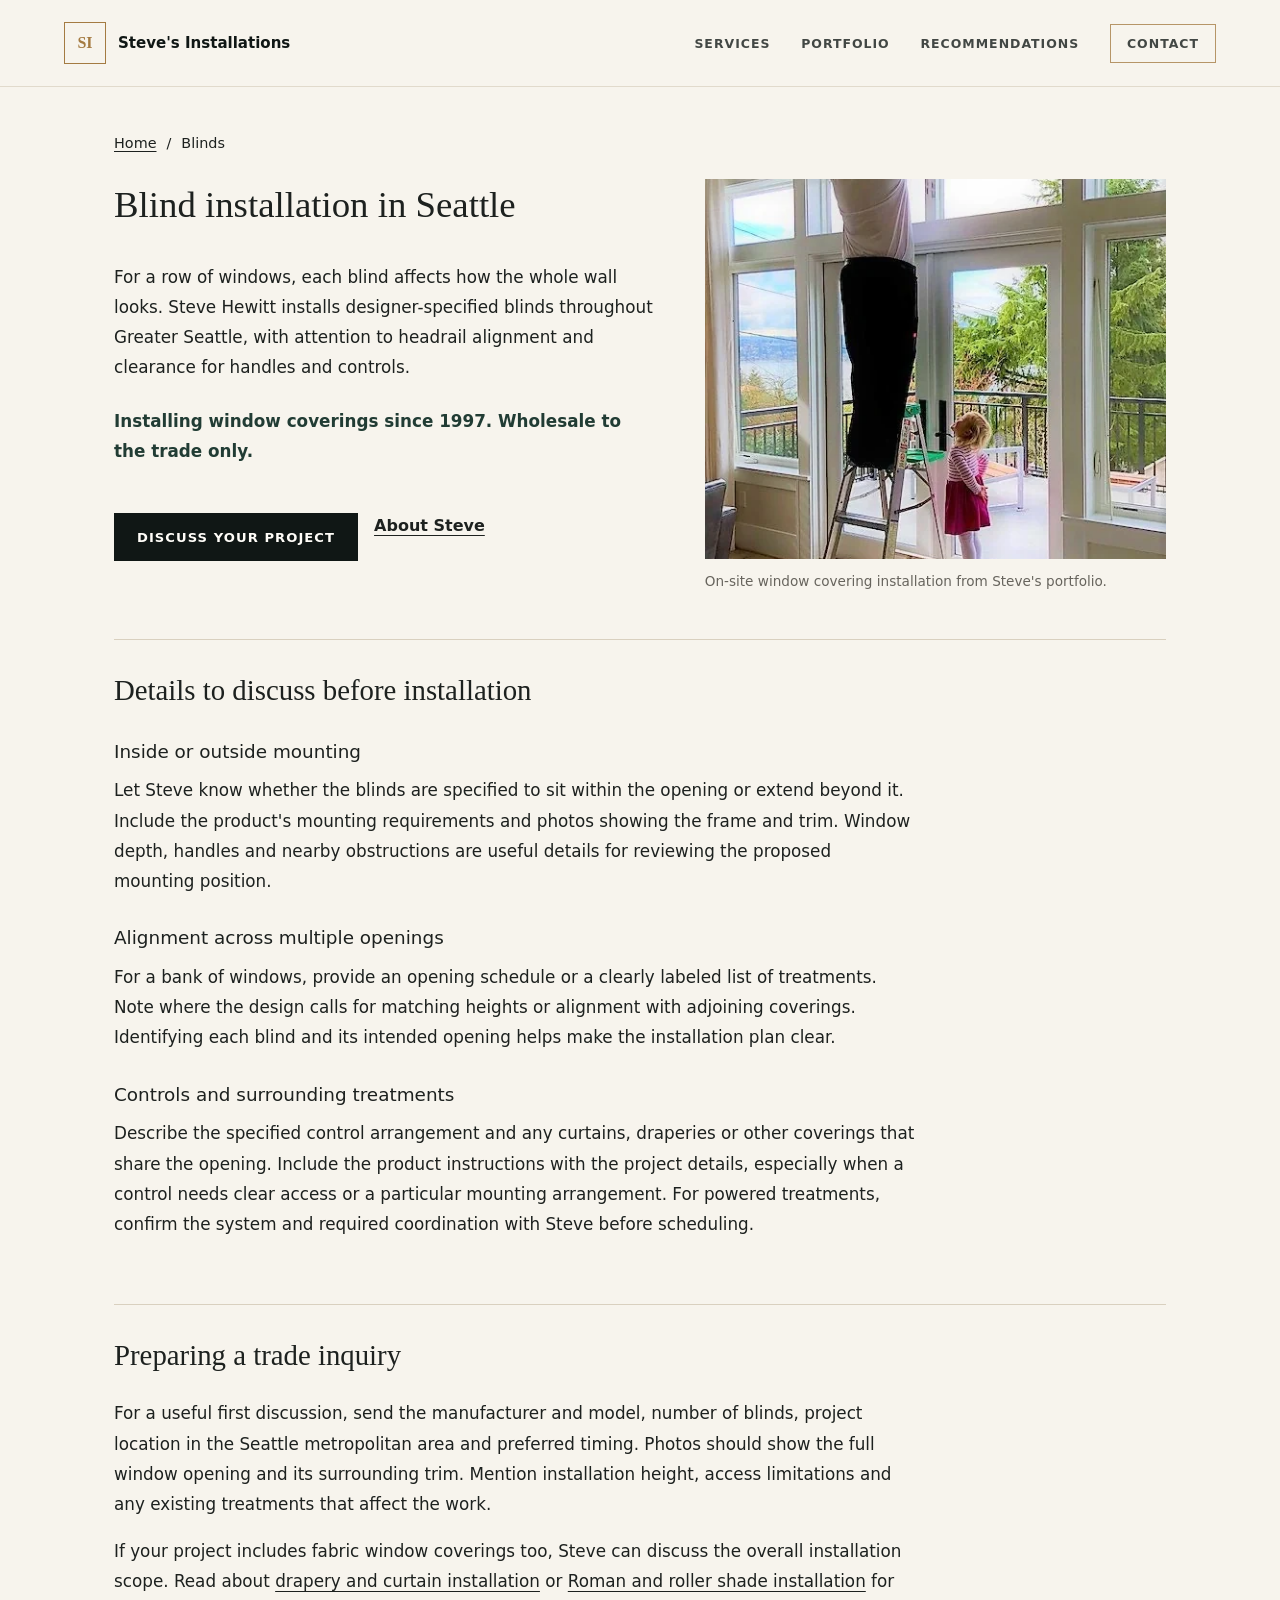
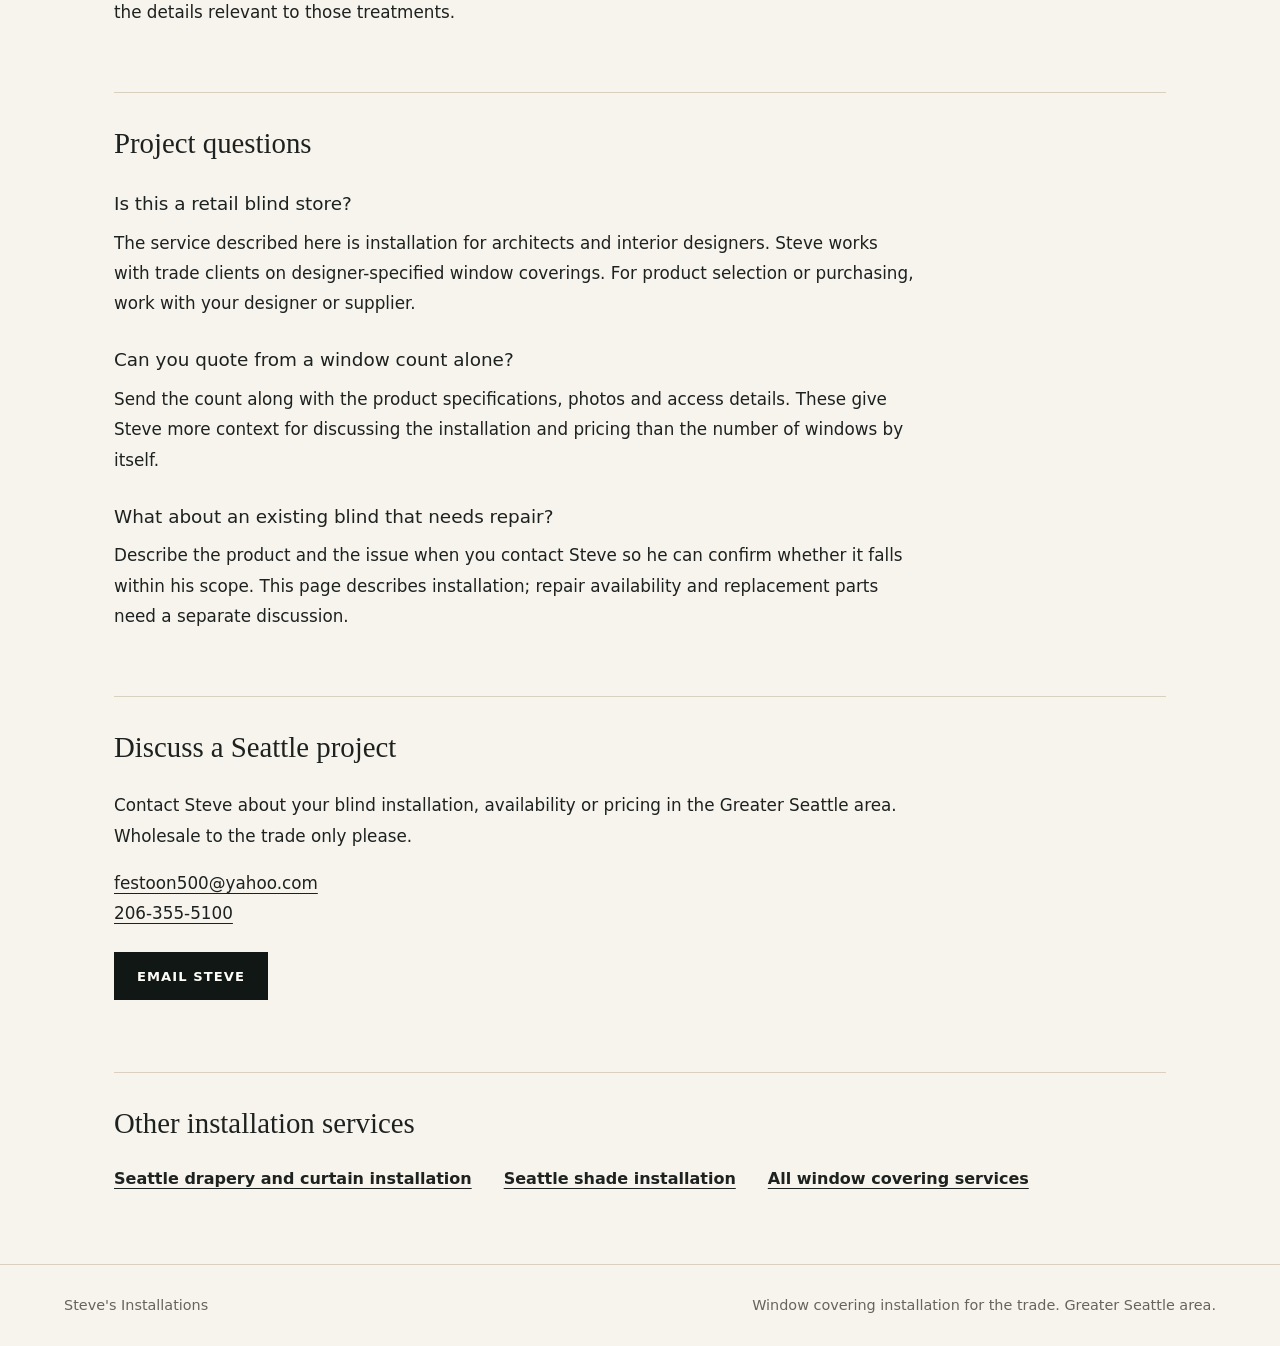
==== seattle-blind-installation.html @ 84fe5062 "Add Seattle installation service pages and SEO metadata" ====
<!doctype html>
<html lang="en">
<head>
  <meta charset="utf-8">
  <meta name="viewport" content="width=device-width, initial-scale=1">
  <title>Seattle Blind Installation for the Trade | Steve's Installations</title>
  <meta name="description" content="Blind installation for architects and interior designers in the Greater Seattle area. Discuss mounting, window clearances, project specifications and scheduling.">
  <meta name="robots" content="index, follow, noimageindex">
  <link rel="canonical" href="https://pnwdrapes.com/seattle-blind-installation.html">
  <script type="application/ld+json">
  {"@context":"https://schema.org","@type":"Service","name":"Blind installation in Seattle","serviceType":"Blind installation","url":"https://pnwdrapes.com/seattle-blind-installation.html","areaServed":{"@type":"Place","name":"Greater Seattle metropolitan area"},"audience":{"@type":"Audience","audienceType":"Architects and interior designers"},"provider":{"@type":"Organization","@id":"https://pnwdrapes.com/#business","name":"Steve's Installations","url":"https://pnwdrapes.com/"}}
  </script>
  <link rel="stylesheet" href="styles.css?v=20261020-letters">
  <link rel="stylesheet" href="services.css?v=20261020-review">
</head>
<body>
  <header class="site-header" aria-label="Primary navigation">
    <a class="brand" href="/" aria-label="Steve's Installations home"><span class="brand-mark">SI</span><span>Steve's Installations</span></a>
    <button class="menu-toggle" type="button" aria-label="Toggle navigation" aria-expanded="false" aria-controls="site-nav"><span></span><span></span></button>
    <nav id="site-nav" class="site-nav"><a href="/#installation-services">Services</a><a href="/#portfolio">Portfolio</a><a href="/#recommendations">Recommendations</a><a class="nav-contact" href="#contact">Contact</a></nav>
  </header>
  <main class="service-page">
    <nav class="breadcrumbs" aria-label="Breadcrumb"><a href="/">Home</a><span aria-hidden="true">/</span><span>Blinds</span></nav>
    <h1>Blind installation in Seattle</h1>
    <p>For a row of windows, each blind affects how the whole wall looks. Steve Hewitt installs designer-specified blinds throughout Greater Seattle, with attention to headrail alignment and clearance for handles and controls.</p>
    <p class="trade-line">Installing window coverings since 1997. Wholesale to the trade only.</p>
    <div class="service-actions"><a class="button primary" href="#contact">Discuss your project</a><a class="text-link" href="/#bio-heading">About Steve</a></div>
    <figure class="service-photo"><img src="assets/onsite-installation.webp" width="480" height="640" alt="Installer on a ladder aligning window treatment hardware above tall windows" decoding="async"><figcaption>On-site window covering installation from Steve's portfolio.</figcaption></figure>
    <section aria-labelledby="planning"><h2 id="planning">Details to discuss before installation</h2>
      <h3>Inside or outside mounting</h3><p>Let Steve know whether the blinds are specified to sit within the opening or extend beyond it. Include the product's mounting requirements and photos showing the frame and trim. Window depth, handles and nearby obstructions are useful details for reviewing the proposed mounting position.</p>
      <h3>Alignment across multiple openings</h3><p>For a bank of windows, provide an opening schedule or a clearly labeled list of treatments. Note where the design calls for matching heights or alignment with adjoining coverings. Identifying each blind and its intended opening helps make the installation plan clear.</p>
      <h3>Controls and surrounding treatments</h3><p>Describe the specified control arrangement and any curtains, draperies or other coverings that share the opening. Include the product instructions with the project details, especially when a control needs clear access or a particular mounting arrangement. For powered treatments, confirm the system and required coordination with Steve before scheduling.</p>
    </section>
    <section aria-labelledby="preparation"><h2 id="preparation">Preparing a trade inquiry</h2><p>For a useful first discussion, send the manufacturer and model, number of blinds, project location in the Seattle metropolitan area and preferred timing. Photos should show the full window opening and its surrounding trim. Mention installation height, access limitations and any existing treatments that affect the work.</p><p>If your project includes fabric window coverings too, Steve can discuss the overall installation scope. Read about <a href="seattle-drapery-curtain-installation.html">drapery and curtain installation</a> or <a href="seattle-shade-installation.html">Roman and roller shade installation</a> for the details relevant to those treatments.</p></section>
    <section aria-labelledby="questions"><h2 id="questions">Project questions</h2>
      <h3>Is this a retail blind store?</h3><p>The service described here is installation for architects and interior designers. Steve works with trade clients on designer-specified window coverings. For product selection or purchasing, work with your designer or supplier.</p>
      <h3>Can you quote from a window count alone?</h3><p>Send the count along with the product specifications, photos and access details. These give Steve more context for discussing the installation and pricing than the number of windows by itself.</p>
      <h3>What about an existing blind that needs repair?</h3><p>Describe the product and the issue when you contact Steve so he can confirm whether it falls within his scope. This page describes installation; repair availability and replacement parts need a separate discussion.</p>
    </section>
    <section id="contact" aria-labelledby="contact-title"><h2 id="contact-title">Discuss a Seattle project</h2><p>Contact Steve about your blind installation, availability or pricing in the Greater Seattle area. Wholesale to the trade only please.</p><p><a href="mailto:festoon500@yahoo.com">festoon500@yahoo.com</a><br><a href="tel:+12063555100">206-355-5100</a></p><div class="service-actions"><a class="button primary" href="mailto:festoon500@yahoo.com?subject=Seattle%20blind%20installation">Email Steve</a></div></section>
    <section aria-labelledby="related"><h2 id="related">Other installation services</h2><nav class="related-services" aria-label="Related services"><a class="text-link" href="seattle-drapery-curtain-installation.html">Seattle drapery and curtain installation</a><a class="text-link" href="seattle-shade-installation.html">Seattle shade installation</a><a class="text-link" href="/#installation-services">All window covering services</a></nav></section>
  </main>
  <footer class="site-footer"><p>Steve's Installations</p><p>Window covering installation for the trade. Greater Seattle area.</p></footer>
  <script src="script.js?v=20261011-privacy"></script>
</body>
</html>
---- styles.css ----
:root {
  --bg: #f7f4ed;
  --paper: #fffdf8;
  --ink: #1d211f;
  --muted: #67645d;
  --line: #d9d0bf;
  --brass: #a47b42;
  --evergreen: #213c34;
  --deep: #101715;
  --shadow: 0 28px 80px rgba(16, 23, 21, 0.16);
  --serif: Castellar, Georgia, "Times New Roman", serif;
  --sans: Inter, ui-sans-serif, system-ui, -apple-system, BlinkMacSystemFont, "Segoe UI", sans-serif;
}

* {
  box-sizing: border-box;
}

html {
  scroll-behavior: smooth;
  overflow-x: hidden;
}

body {
  margin: 0;
  background: var(--bg);
  color: var(--ink);
  font-family: var(--sans);
  letter-spacing: 0;
  overflow-x: hidden;
}

img {
  display: block;
  max-width: 100%;
}

a {
  color: inherit;
  text-decoration: none;
}

.site-header {
  position: fixed;
  inset: 0 0 auto;
  z-index: 20;
  display: flex;
  align-items: center;
  justify-content: space-between;
  gap: 24px;
  padding: 22px clamp(22px, 5vw, 72px);
  background: rgba(247, 244, 237, 0.86);
  border-bottom: 1px solid rgba(217, 208, 191, 0.72);
  backdrop-filter: blur(18px);
}

.brand {
  display: inline-flex;
  align-items: center;
  gap: 12px;
  font-size: 0.94rem;
  font-weight: 650;
  color: var(--deep);
}

.brand-mark {
  display: grid;
  width: 42px;
  height: 42px;
  place-items: center;
  border: 1px solid var(--brass);
  color: var(--brass);
  font-family: var(--serif);
  font-size: 1rem;
}

.site-nav {
  display: flex;
  align-items: center;
  gap: clamp(18px, 2.4vw, 34px);
  font-size: 0.78rem;
  font-weight: 700;
  color: var(--deep);
  text-transform: uppercase;
  letter-spacing: 0.08em;
}

.site-nav a {
  opacity: 0.78;
  transition: opacity 180ms ease, color 180ms ease;
}

.site-nav a:hover,
.site-nav a:focus-visible {
  color: var(--brass);
  opacity: 1;
}

.nav-contact {
  padding: 11px 16px;
  border: 1px solid var(--brass);
}

.menu-toggle {
  display: none;
  width: 42px;
  height: 42px;
  border: 1px solid var(--line);
  background: var(--paper);
}

.menu-toggle span {
  display: block;
  width: 18px;
  height: 1px;
  margin: 5px auto;
  background: var(--deep);
}

.hero {
  min-height: 88vh;
  display: grid;
  grid-template-columns: minmax(0, 0.86fr) minmax(420px, 1.14fr);
  gap: clamp(28px, 4.4vw, 64px);
  align-items: center;
  padding: 104px clamp(22px, 5vw, 72px) 54px;
}

.hero-copy {
  max-width: 610px;
  padding-top: 14px;
}

h1,
h2,
h3,
p {
  margin-top: 0;
}

h1,
h2 {
  font-family: var(--serif);
  font-weight: 400;
  line-height: 0.98;
}

h1 {
  margin-bottom: 20px;
  font-size: clamp(3rem, 4.85vw, 5.1rem);
  line-height: 1.01;
}

h2 {
  margin-bottom: 0;
  font-size: clamp(2.2rem, 4.25vw, 4.65rem);
}

h3 {
  margin-bottom: 10px;
  font-family: var(--serif);
  font-size: clamp(1.45rem, 2.3vw, 2.1rem);
  font-weight: 400;
}

.hero-copy p,
.intro-copy p,
.intro-media figcaption,
.trust-copy p,
.section-heading p,
.project p,
.service-area p,
.contact-card dd,
.site-footer {
  color: var(--muted);
  font-size: 1rem;
  line-height: 1.75;
}

.hero-copy p {
  max-width: 560px;
  margin-bottom: 28px;
  font-size: clamp(1.02rem, 1.45vw, 1.16rem);
}

.hero-actions {
  display: flex;
  flex-wrap: wrap;
  gap: 14px;
}

.button {
  display: inline-flex;
  min-height: 48px;
  align-items: center;
  justify-content: center;
  padding: 0 22px;
  border: 1px solid var(--deep);
  font-size: 0.82rem;
  font-weight: 800;
  text-transform: uppercase;
  letter-spacing: 0.08em;
  transition: transform 180ms ease, background 180ms ease, border-color 180ms ease;
}

.button:hover,
.button:focus-visible {
  transform: translateY(-2px);
}

.button.primary {
  background: var(--deep);
  color: var(--paper);
}

.button.secondary {
  color: var(--deep);
}

.button.wide {
  width: 100%;
}

.hero-media {
  position: relative;
  min-height: min(60vh, 620px);
  overflow: hidden;
  box-shadow: var(--shadow);
}

.hero-media::before {
  position: absolute;
  inset: 18px;
  z-index: 1;
  border: 1px solid rgba(255, 253, 248, 0.68);
  content: "";
  pointer-events: none;
}

.hero-media img {
  width: 100%;
  height: 100%;
  min-height: inherit;
  object-fit: cover;
  object-position: center;
}

.intro,
.bio-note,
.portfolio,
.trust,
.contact-section {
  padding: clamp(76px, 10vw, 136px) clamp(22px, 5vw, 72px);
}

.intro,
.bio-note,
.portfolio,
.trust,
.contact-section {
  scroll-margin-top: 88px;
}

.intro {
  display: grid;
  grid-template-columns: minmax(300px, 0.9fr) minmax(300px, 0.84fr) minmax(220px, 0.46fr);
  gap: clamp(30px, 5vw, 72px);
  padding-top: clamp(44px, 6vw, 86px);
  border-top: 1px solid var(--line);
  border-bottom: 1px solid var(--line);
}

.intro h2 {
  max-width: 8.4em;
  font-size: clamp(2.35rem, 3.6vw, 3.9rem);
  line-height: 1.08;
}

.intro-copy {
  max-width: 640px;
  padding-top: 12px;
}

.intro-copy p:first-child {
  color: var(--ink);
  font-size: clamp(1.2rem, 2vw, 1.72rem);
  line-height: 1.45;
}

.intro-media {
  align-self: start;
  margin: 0;
}

.intro-media img {
  width: 100%;
  aspect-ratio: 3 / 4;
  object-fit: cover;
  border: 1px solid var(--line);
  box-shadow: 16px 16px 0 rgba(164, 123, 66, 0.16);
}

.intro-media figcaption {
  margin-top: 14px;
  color: var(--deep);
  font-size: 0.84rem;
  font-weight: 750;
  letter-spacing: 0.08em;
  line-height: 1.5;
  text-transform: uppercase;
}

.bio-note {
  display: grid;
  grid-template-columns: minmax(0, 0.72fr) minmax(320px, 1fr);
  gap: clamp(36px, 7vw, 96px);
  background: var(--deep);
  color: var(--paper);
}

.bio-note h2 {
  max-width: 620px;
  font-size: clamp(2.3rem, 4vw, 4.45rem);
}

.bio-copy {
  max-width: 760px;
}

.bio-copy p {
  color: rgba(255, 253, 248, 0.76);
  font-size: clamp(1.02rem, 1.55vw, 1.22rem);
  line-height: 1.72;
}

.bio-copy p:first-child {
  color: var(--paper);
  font-size: clamp(1.26rem, 2vw, 1.68rem);
  line-height: 1.45;
}

.bio-signature {
  margin-top: 30px;
  color: var(--paper) !important;
  font-family: var(--serif);
  font-size: clamp(1.32rem, 2.2vw, 1.9rem) !important;
  line-height: 1.32 !important;
}

.portfolio {
  background: var(--paper);
}

.section-heading {
  display: flex;
  align-items: end;
  justify-content: space-between;
  gap: 28px;
  margin-bottom: 44px;
}

.section-heading h2 {
  max-width: 760px;
  font-size: clamp(2.3rem, 4vw, 4.4rem);
}

.section-heading p {
  max-width: 360px;
  margin-bottom: 10px;
}

.project-grid {
  display: grid;
  grid-template-columns: 1.24fr 0.88fr 0.88fr;
  gap: 22px;
  align-items: stretch;
}

.project {
  display: grid;
  gap: 18px;
}

.project img {
  width: 100%;
  aspect-ratio: 4 / 5;
  object-fit: cover;
  border: 1px solid var(--line);
}

.project.featured img {
  aspect-ratio: 5 / 4;
  object-position: center;
}

.project div {
  border-top: 1px solid var(--line);
  padding-top: 18px;
}

.project p {
  margin-bottom: 0;
}

.trust {
  display: grid;
  grid-template-columns: minmax(0, 1fr);
  gap: clamp(36px, 6vw, 78px);
  align-items: start;
  background: var(--evergreen);
  color: var(--paper);
}

.trust-copy {
  min-width: 0;
}

.trust-copy h2 {
  max-width: 100%;
  font-size: 2.45rem;
  line-height: 1.08;
}

.trust-copy p {
  max-width: 690px;
  margin-top: 28px;
  color: rgba(255, 253, 248, 0.72);
  font-size: clamp(1.08rem, 1.8vw, 1.35rem);
}

.recommendation-list {
  display: grid;
  grid-template-columns: minmax(0, 1fr);
  gap: 18px;
  align-items: stretch;
}

.recommendation-card {
  min-width: 0;
  background: rgba(255, 253, 248, 0.06);
  border: 1px solid rgba(255, 253, 248, 0.28);
  color: inherit;
}

.recommendation-card summary {
  padding: 24px;
  cursor: pointer;
  font-family: var(--sans);
  line-height: 1.5;
  overflow-wrap: anywhere;
}

.recommendation-card summary:hover {
  background: rgba(255, 253, 248, 0.06);
}

.recommendation-card summary:focus-visible {
  outline: 2px solid var(--paper);
  outline-offset: 4px;
}

.recommendation-card summary span {
  color: rgba(255, 253, 248, 0.84);
  font-size: 0.76rem;
  font-weight: 800;
  letter-spacing: 0;
  text-transform: uppercase;
}

.recommendation-card summary .letter-action {
  display: block;
  margin: 8px 0 0 16px;
  font-size: 0.85rem;
  text-transform: none;
}

.letter-copy {
  max-width: 100%;
  padding: 24px;
  border-top: 1px solid var(--line);
  background: var(--paper);
  color: var(--ink);
  font-family: var(--sans);
  font-size: 1rem;
  line-height: 1.75;
  overflow-wrap: anywhere;
}

.letter-copy p {
  max-width: 75ch;
  margin: 0 0 1.25em;
  font-size: inherit;
  line-height: inherit;
}

.letter-copy p:last-child {
  margin-bottom: 0;
}

.letter-copy .letter-note {
  color: var(--muted);
  font-size: 0.85rem;
}

.contact-section {
  display: grid;
  grid-template-columns: minmax(0, 0.78fr) minmax(320px, 0.62fr);
  gap: clamp(34px, 7vw, 86px);
  align-items: start;
}

.service-area h2 {
  margin-bottom: 26px;
  max-width: 100%;
  font-size: clamp(2.2rem, 3.8vw, 4.15rem);
  line-height: 1.08;
}

.contact-card h2 {
  margin-bottom: 26px;
  max-width: 8.5em;
  font-size: clamp(1.78rem, 3.2vw, 3.35rem);
  line-height: 1.12;
  overflow-wrap: normal;
  word-break: normal;
  hyphens: none;
  text-wrap: balance;
}

.service-area p {
  max-width: 620px;
  font-size: clamp(1.08rem, 1.8vw, 1.35rem);
}

.seo-line {
  margin-top: 28px;
  color: var(--ink);
}

.contact-card {
  padding: clamp(28px, 4vw, 46px);
  background: var(--deep);
  color: var(--paper);
  border: 1px solid rgba(164, 123, 66, 0.58);
  box-shadow: var(--shadow);
}

.contact-card dl {
  display: grid;
  gap: 22px;
  margin: 0 0 30px;
}

.contact-card div {
  padding-bottom: 18px;
  border-bottom: 1px solid rgba(255, 253, 248, 0.18);
}

.contact-card dt {
  margin-bottom: 7px;
  color: var(--brass);
  font-size: 0.78rem;
  font-weight: 800;
  text-transform: uppercase;
  letter-spacing: 0.08em;
}

.contact-card dd {
  margin: 0;
  color: var(--paper);
  font-size: clamp(1.05rem, 2vw, 1.35rem);
}

.contact-card .button.primary {
  border-color: var(--brass);
  background: transparent;
  color: var(--paper);
}

.site-footer {
  display: flex;
  justify-content: space-between;
  gap: 20px;
  padding: 28px clamp(22px, 5vw, 72px);
  border-top: 1px solid var(--line);
}

.site-footer p {
  margin: 0;
  font-size: 0.9rem;
}

@media (max-width: 1320px) {
  .trust {
    grid-template-columns: 1fr;
  }

  .trust-copy h2 {
    max-width: 100%;
  }

}

@media (max-width: 940px) {
  .site-header {
    padding: 16px 22px;
  }

  .menu-toggle {
    display: block;
  }

  .site-nav {
    position: fixed;
    inset: 75px 16px auto;
    display: none;
    flex-direction: column;
    align-items: stretch;
    gap: 0;
    padding: 10px;
    background: var(--paper);
    border: 1px solid var(--line);
    box-shadow: var(--shadow);
  }

  .site-nav.is-open {
    display: flex;
  }

  .site-nav a {
    padding: 15px 14px;
  }

  .nav-contact {
    border: 0;
    border-top: 1px solid var(--line);
  }

  .hero,
  .intro,
  .bio-note,
  .trust,
  .contact-section {
    grid-template-columns: 1fr;
  }

  .hero {
    min-height: auto;
    padding-top: 104px;
  }

  .hero-media {
    min-height: 440px;
  }

  .section-heading {
    display: block;
  }

  .project-grid {
    grid-template-columns: 1fr;
  }

  .intro-media {
    max-width: 430px;
  }

  .recommendation-list {
    grid-template-columns: minmax(0, 1fr);
  }

  .project.featured img,
  .project img {
    aspect-ratio: 16 / 11;
  }
}

@media (max-width: 560px) {
  .brand {
    gap: 9px;
    font-size: 0.84rem;
  }

  .brand-mark {
    width: 36px;
    height: 36px;
  }

  h1 {
    font-size: clamp(2.32rem, 11.5vw, 3.05rem);
  }

  h2 {
    font-size: clamp(2.1rem, 12vw, 3.35rem);
  }

  .hero-actions,
  .button {
    width: 100%;
  }

  .hero-media {
    min-height: 330px;
  }

  .intro,
  .bio-note,
  .portfolio,
  .trust,
  .contact-section {
    padding-top: 68px;
    padding-bottom: 68px;
  }

  .contact-card {
    padding: 26px;
  }

  .contact-card h2 {
    max-width: 100%;
    font-size: clamp(1.58rem, 7.2vw, 2.06rem);
    line-height: 1.16;
  }

  .recommendation-list {
    grid-template-columns: 1fr;
    gap: 24px;
  }

  .trust-copy h2 {
    font-size: 1.3rem;
  }

  .site-footer {
    display: block;
  }

  .site-footer p + p {
    margin-top: 8px;
  }
}
---- services.css ----
.installation-services {
  padding: 72px clamp(22px, 5vw, 72px);
  background: var(--paper);
  border-bottom: 1px solid var(--line);
  scroll-margin-top: 96px;
}

.installation-services h2,
.service-page h2 {
  font-size: 1.8rem;
  line-height: 1.3;
  letter-spacing: 0;
}

.installation-services > p {
  max-width: 70ch;
  margin: 24px 0 36px;
  line-height: 1.7;
}

.service-links {
  display: grid;
  grid-template-columns: repeat(3, minmax(0, 1fr));
  gap: 32px;
}

.service-links article {
  min-width: 0;
  border-top: 1px solid var(--line);
  padding-top: 24px;
}

.service-thumb {
  width: 100%;
  aspect-ratio: 3 / 2;
  object-fit: cover;
  margin-bottom: 20px;
}

.service-links article:nth-child(2) img { object-position: center 30%; }
.service-page .trade-line { color: var(--evergreen); font-weight: 600; }

@media (min-width: 900px) {
  main.service-page { display: grid; grid-template-columns: 1fr 0.85fr; column-gap: 48px; align-items: start; }
  .service-page > * { grid-column: 1; }
  .service-page > .service-photo { grid-column: 2; grid-row: 2 / span 4; margin: 24px 0 0; }
  .service-page > .service-photo img { height: 380px; object-fit: cover; }
  .service-page > section { grid-column: 1 / -1; }
}

.service-links h3 {
  font-family: var(--sans);
  font-size: 1.25rem;
  line-height: 1.4;
  letter-spacing: 0;
}

.service-links p {
  font-size: 1rem;
  line-height: 1.7;
}

.text-link,
.service-page p a,
.service-page li a {
  text-decoration: underline;
  text-underline-offset: 4px;
  overflow-wrap: anywhere;
}

.text-link {
  font-weight: 600;
  line-height: 1.6;
}

.service-page {
  padding: 132px 24px 72px;
  max-width: 1100px;
  margin: 0 auto;
}

.service-page h1 {
  max-width: 25ch;
  font-size: 2.3rem;
  line-height: 1.2;
  letter-spacing: 0;
  margin: 28px 0;
}

.service-page p,
.service-page li {
  max-width: 75ch;
  font-size: 1.05rem;
  line-height: 1.8;
}

.service-page li + li {
  margin-top: 12px;
}

.service-page section {
  margin-top: 48px;
  padding-top: 32px;
  border-top: 1px solid var(--line);
  scroll-margin-top: 100px;
}

.service-page h2 {
  margin-bottom: 24px;
}

.service-page h3 {
  font-family: var(--sans);
  font-size: 1.15rem;
  line-height: 1.5;
  margin-top: 28px;
}

.service-photo {
  margin: 36px 0;
}

.service-photo img {
  width: 100%;
  height: 440px;
  object-fit: contain;
  object-position: left center;
}

.service-photo figcaption {
  font-size: 0.85rem;
  line-height: 1.5;
  color: var(--muted);
  margin-top: 12px;
}

.breadcrumbs {
  display: flex;
  flex-wrap: wrap;
  gap: 10px;
  font-size: 0.9rem;
  line-height: 1.6;
}

.breadcrumbs a {
  text-decoration: underline;
  text-underline-offset: 3px;
}

.service-actions {
  display: flex;
  flex-wrap: wrap;
  gap: 16px;
  margin: 24px 0;
}

.service-actions a {
  overflow-wrap: anywhere;
}

.related-services {
  display: flex;
  flex-wrap: wrap;
  gap: 16px 32px;
}

@media (min-width: 941px) and (max-width: 1200px) {
  .site-nav { gap: 14px; font-size: 0.7rem; }
  .site-header { padding-left: 24px; padding-right: 24px; }
}

@media (max-width: 760px) {
  .service-links { grid-template-columns: 1fr; }
  .service-page h1 { font-size: 1.6rem; }
  .installation-services h2,
  .service-page h2 { font-size: 1.35rem; }
  .service-photo img { height: 340px; }
}

@media (max-width: 380px) {
  .service-page h1 { font-size: 1.35rem; }
  .service-page h2,
  .installation-services h2 { font-size: 1.2rem; }
}
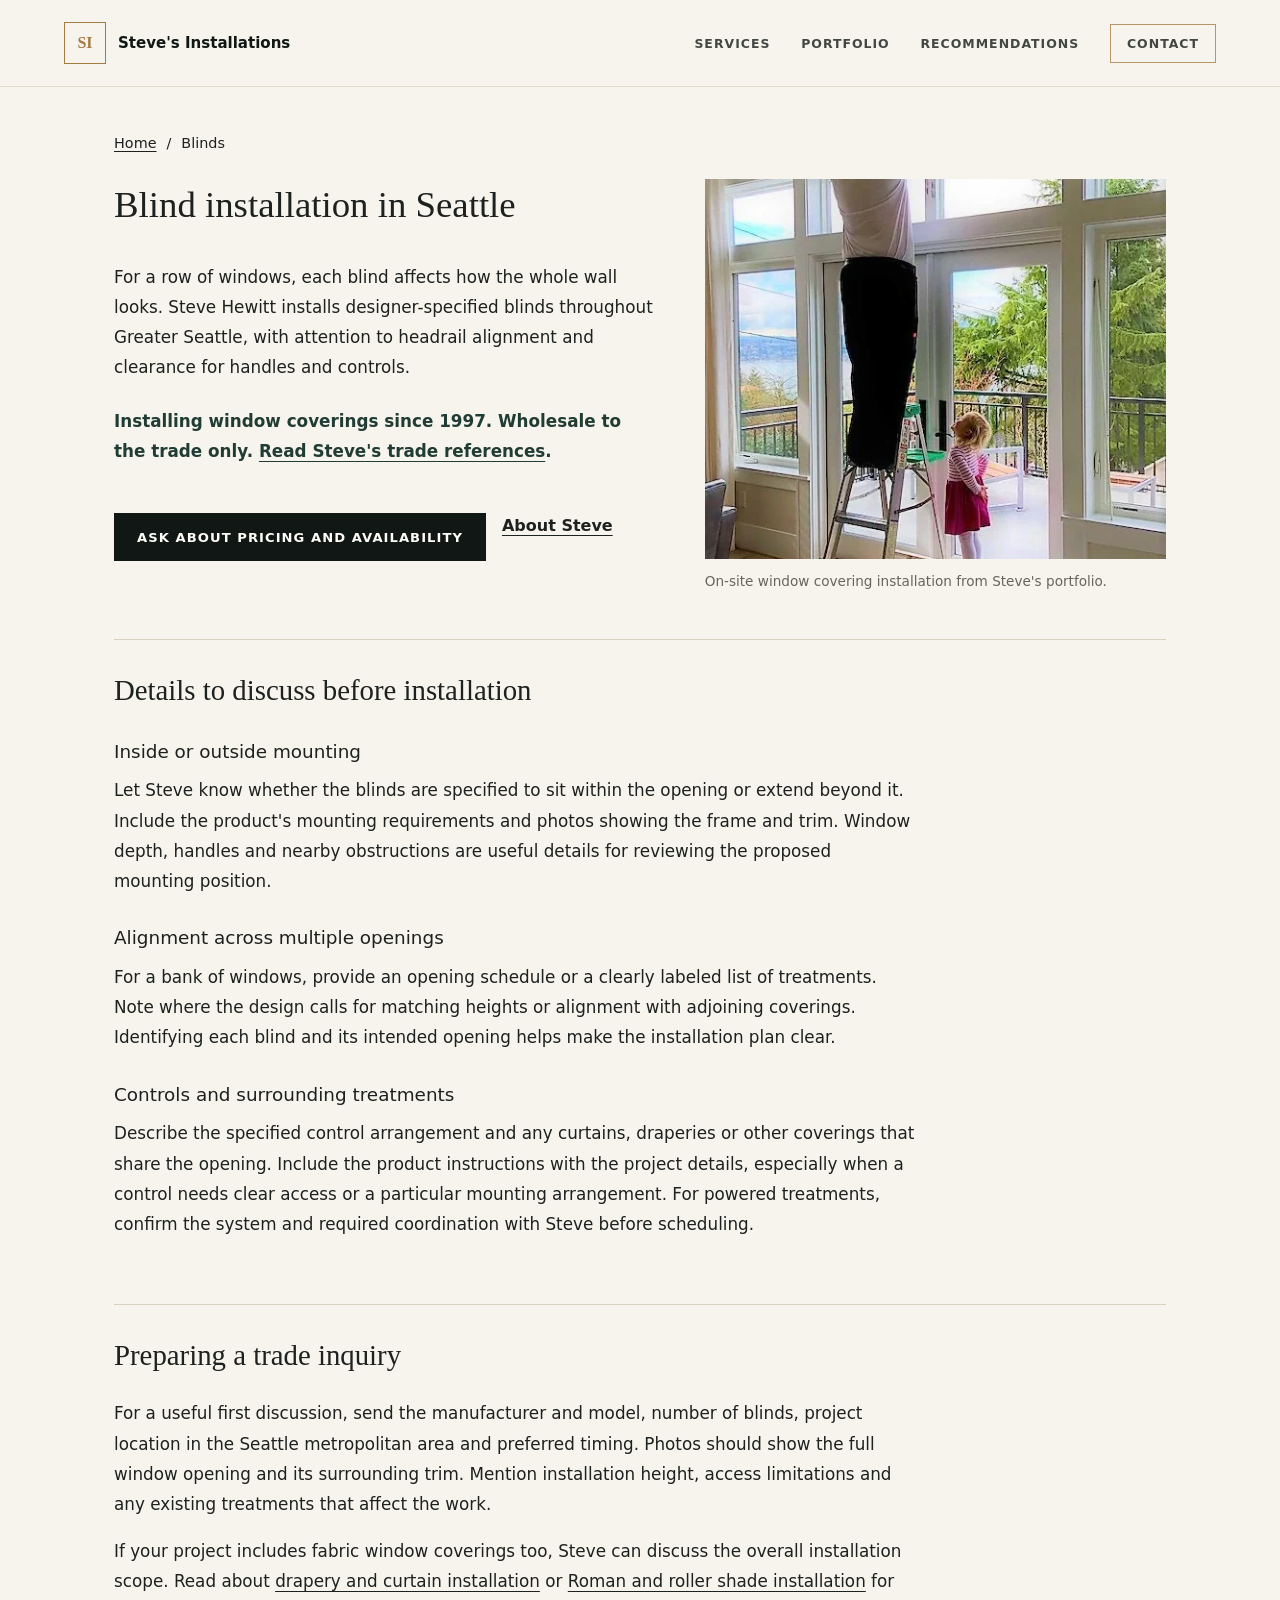
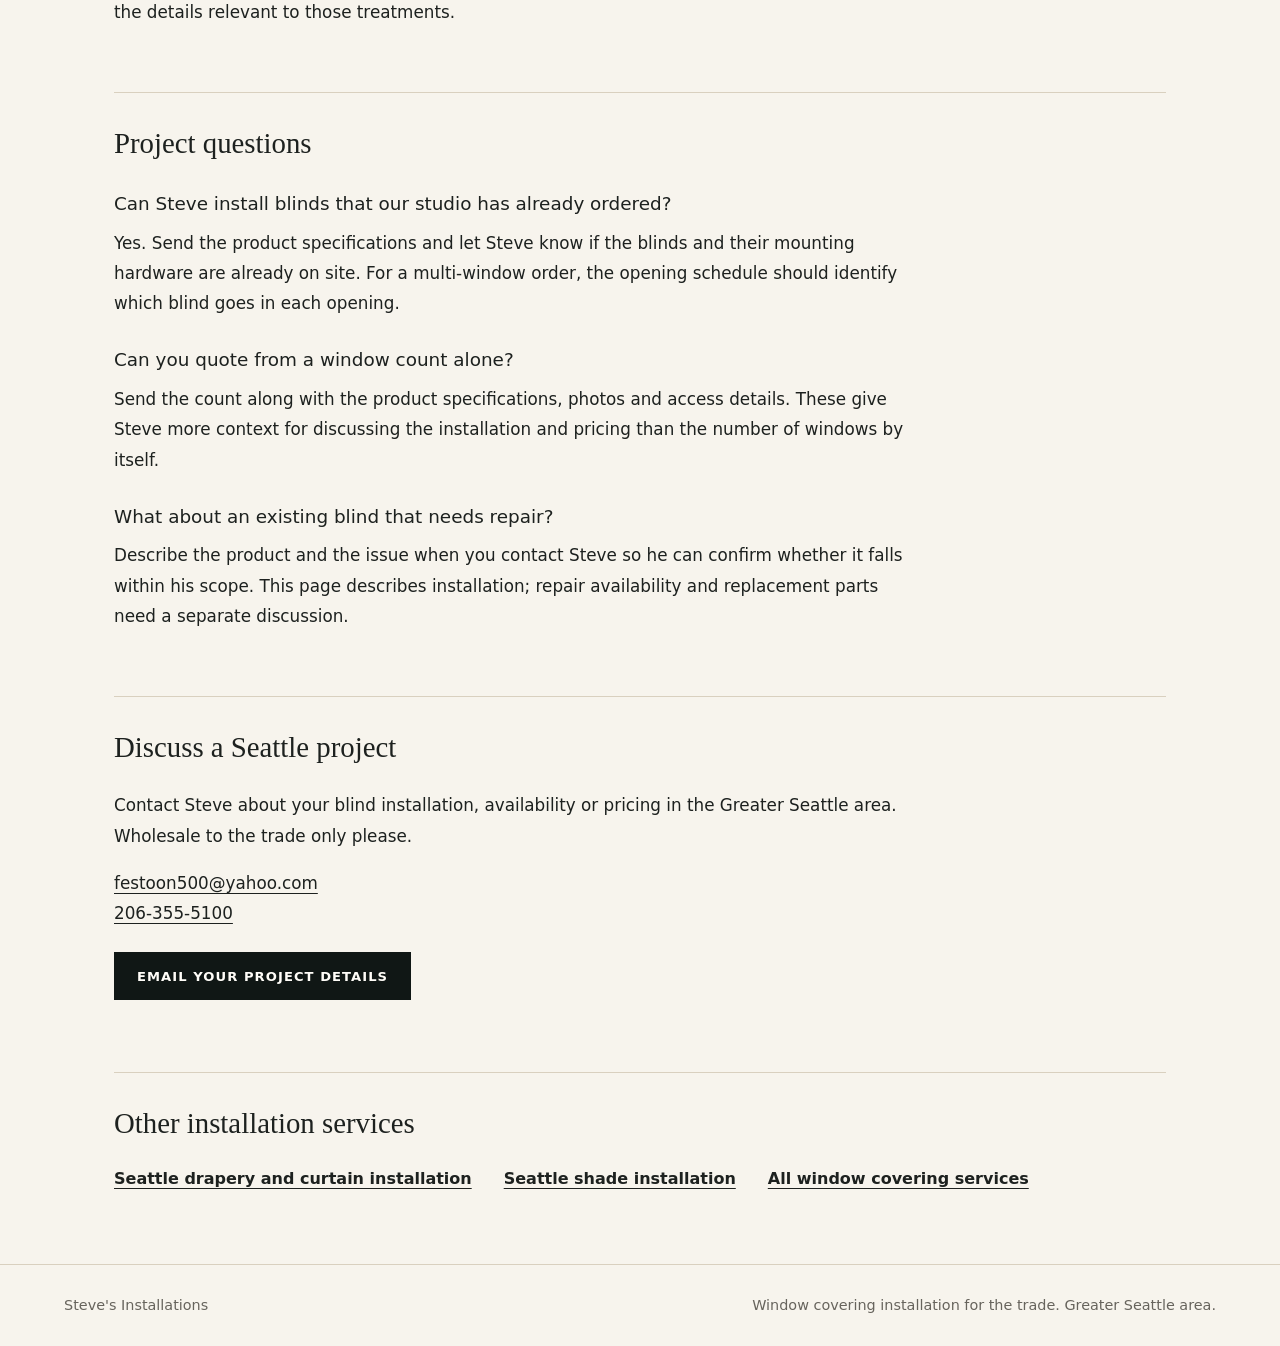
==== commit 0477db84: "Clarify Seattle trade services and streamline project inquiries" ====
--- a/seattle-blind-installation.html
+++ b/seattle-blind-installation.html
@@ -23,8 +23,8 @@
     <nav class="breadcrumbs" aria-label="Breadcrumb"><a href="/">Home</a><span aria-hidden="true">/</span><span>Blinds</span></nav>
     <h1>Blind installation in Seattle</h1>
     <p>For a row of windows, each blind affects how the whole wall looks. Steve Hewitt installs designer-specified blinds throughout Greater Seattle, with attention to headrail alignment and clearance for handles and controls.</p>
-    <p class="trade-line">Installing window coverings since 1997. Wholesale to the trade only.</p>
-    <div class="service-actions"><a class="button primary" href="#contact">Discuss your project</a><a class="text-link" href="/#bio-heading">About Steve</a></div>
+    <p class="trade-line">Installing window coverings since 1997. Wholesale to the trade only. <a href="/#recommendations">Read Steve's trade references</a>.</p>
+    <div class="service-actions"><a class="button primary" href="#contact">Ask about pricing and availability</a><a class="text-link" href="/#bio-heading">About Steve</a></div>
     <figure class="service-photo"><img src="assets/onsite-installation.webp" width="480" height="640" alt="Installer on a ladder aligning window treatment hardware above tall windows" decoding="async"><figcaption>On-site window covering installation from Steve's portfolio.</figcaption></figure>
     <section aria-labelledby="planning"><h2 id="planning">Details to discuss before installation</h2>
       <h3>Inside or outside mounting</h3><p>Let Steve know whether the blinds are specified to sit within the opening or extend beyond it. Include the product's mounting requirements and photos showing the frame and trim. Window depth, handles and nearby obstructions are useful details for reviewing the proposed mounting position.</p>
@@ -33,11 +33,11 @@
     </section>
     <section aria-labelledby="preparation"><h2 id="preparation">Preparing a trade inquiry</h2><p>For a useful first discussion, send the manufacturer and model, number of blinds, project location in the Seattle metropolitan area and preferred timing. Photos should show the full window opening and its surrounding trim. Mention installation height, access limitations and any existing treatments that affect the work.</p><p>If your project includes fabric window coverings too, Steve can discuss the overall installation scope. Read about <a href="seattle-drapery-curtain-installation.html">drapery and curtain installation</a> or <a href="seattle-shade-installation.html">Roman and roller shade installation</a> for the details relevant to those treatments.</p></section>
     <section aria-labelledby="questions"><h2 id="questions">Project questions</h2>
-      <h3>Is this a retail blind store?</h3><p>The service described here is installation for architects and interior designers. Steve works with trade clients on designer-specified window coverings. For product selection or purchasing, work with your designer or supplier.</p>
+      <h3>Can Steve install blinds that our studio has already ordered?</h3><p>Yes. Send the product specifications and let Steve know if the blinds and their mounting hardware are already on site. For a multi-window order, the opening schedule should identify which blind goes in each opening.</p>
       <h3>Can you quote from a window count alone?</h3><p>Send the count along with the product specifications, photos and access details. These give Steve more context for discussing the installation and pricing than the number of windows by itself.</p>
       <h3>What about an existing blind that needs repair?</h3><p>Describe the product and the issue when you contact Steve so he can confirm whether it falls within his scope. This page describes installation; repair availability and replacement parts need a separate discussion.</p>
     </section>
-    <section id="contact" aria-labelledby="contact-title"><h2 id="contact-title">Discuss a Seattle project</h2><p>Contact Steve about your blind installation, availability or pricing in the Greater Seattle area. Wholesale to the trade only please.</p><p><a href="mailto:festoon500@yahoo.com">festoon500@yahoo.com</a><br><a href="tel:+12063555100">206-355-5100</a></p><div class="service-actions"><a class="button primary" href="mailto:festoon500@yahoo.com?subject=Seattle%20blind%20installation">Email Steve</a></div></section>
+    <section id="contact" aria-labelledby="contact-title"><h2 id="contact-title">Discuss a Seattle project</h2><p>Contact Steve about your blind installation, availability or pricing in the Greater Seattle area. Wholesale to the trade only please.</p><p><a href="mailto:festoon500@yahoo.com">festoon500@yahoo.com</a><br><a href="tel:+12063555100">206-355-5100</a></p><div class="service-actions"><a class="button primary" href="mailto:festoon500@yahoo.com?subject=Blind%20installation%20inquiry&amp;body=Hi%20Steve%2C%0D%0A%0D%0AI'd%20like%20to%20discuss%20installation%20for%20the%20following%20project.%0D%0A%0D%0AStudio%20or%20firm%3A%0D%0AProject%20city%3A%0D%0ABlind%20model%20and%20quantity%3A%0D%0AInside%20or%20outside%20mount%3A%0D%0AWindow%20trim%20or%20handle%20clearances%3A%0D%0APreferred%20timing%3A%0D%0A%0D%0AThank%20you%2C">Email your project details</a></div></section>
     <section aria-labelledby="related"><h2 id="related">Other installation services</h2><nav class="related-services" aria-label="Related services"><a class="text-link" href="seattle-drapery-curtain-installation.html">Seattle drapery and curtain installation</a><a class="text-link" href="seattle-shade-installation.html">Seattle shade installation</a><a class="text-link" href="/#installation-services">All window covering services</a></nav></section>
   </main>
   <footer class="site-footer"><p>Steve's Installations</p><p>Window covering installation for the trade. Greater Seattle area.</p></footer>
